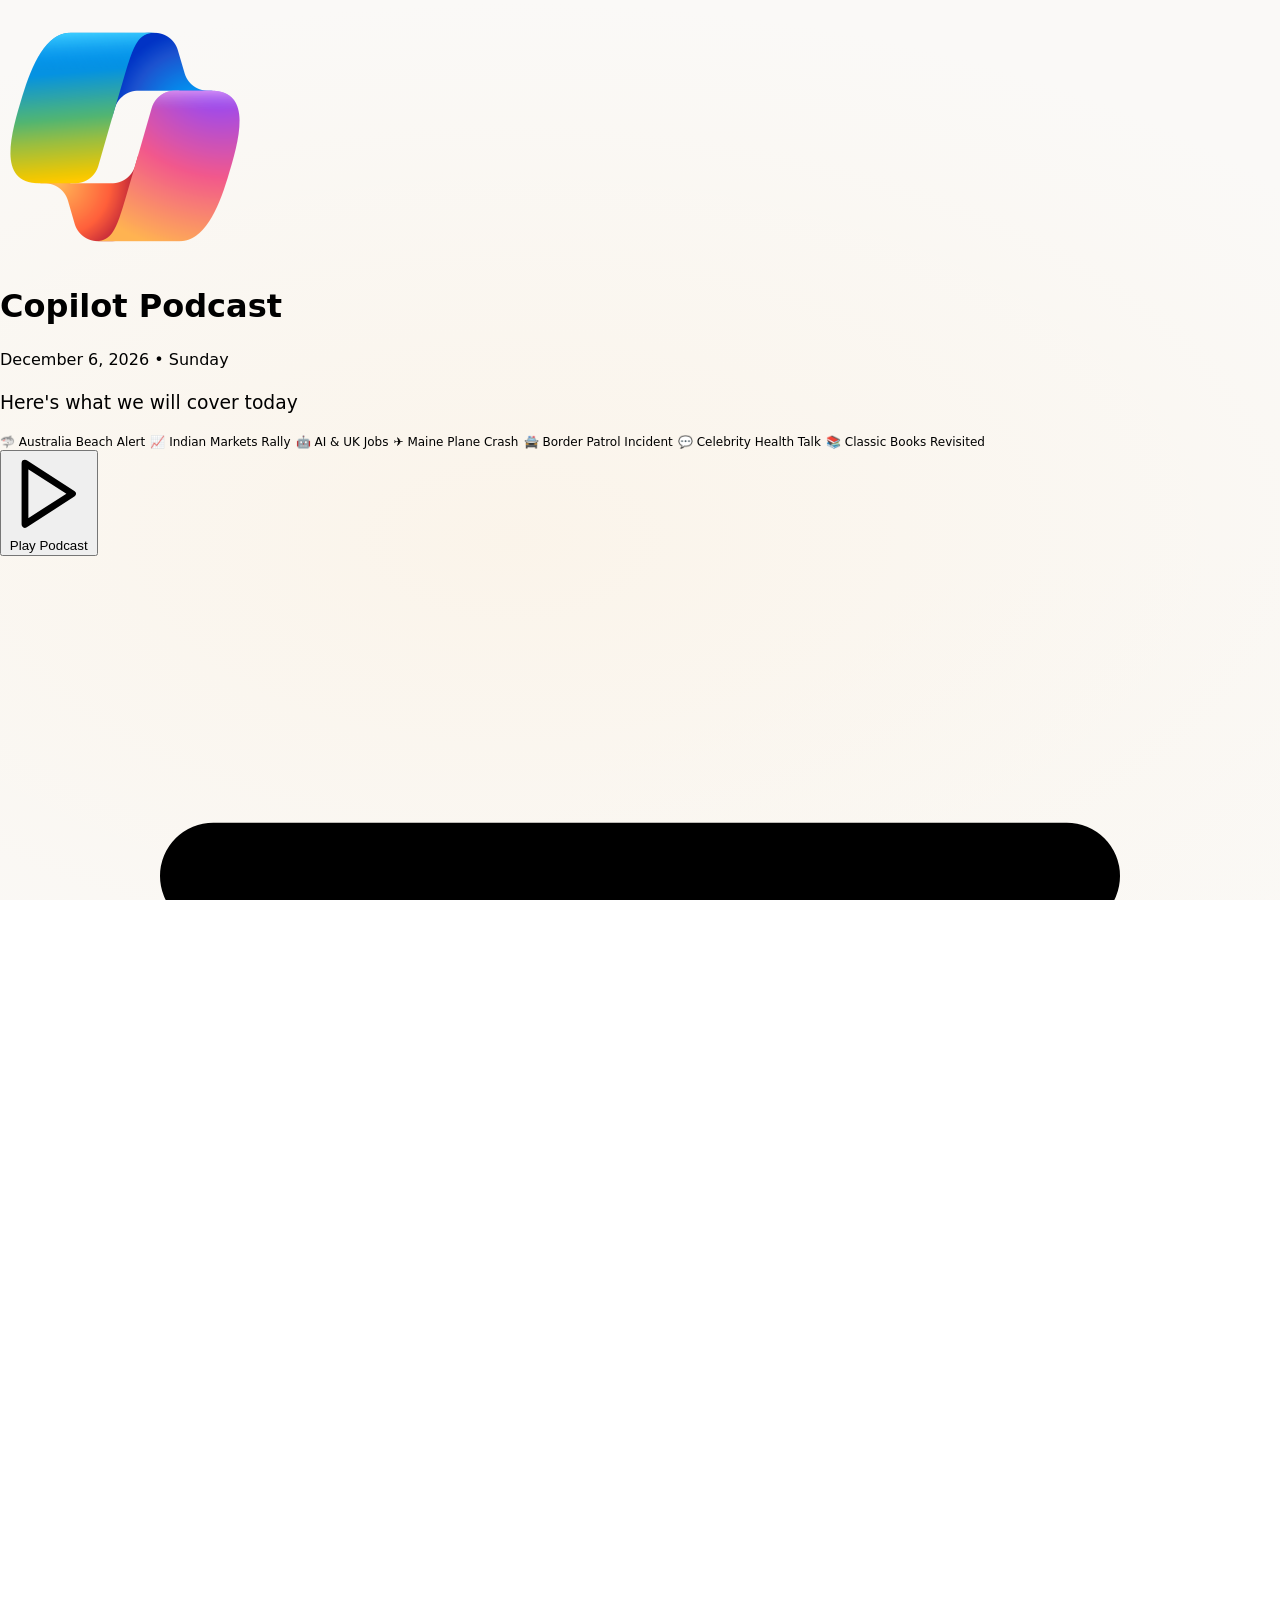
==== index.html @ 05476175 "Add index.html for GitHub Pages" ====
<!DOCTYPE html>
<html>
<head>
  <meta http-equiv="refresh" content="0; url=podcast-mobile.html">
  <title>Redirecting...</title>
</head>
<body>
  <p>Redirecting to <a href="podcast-mobile.html">Copilot Podcast</a>...</p>
</body>
</html>
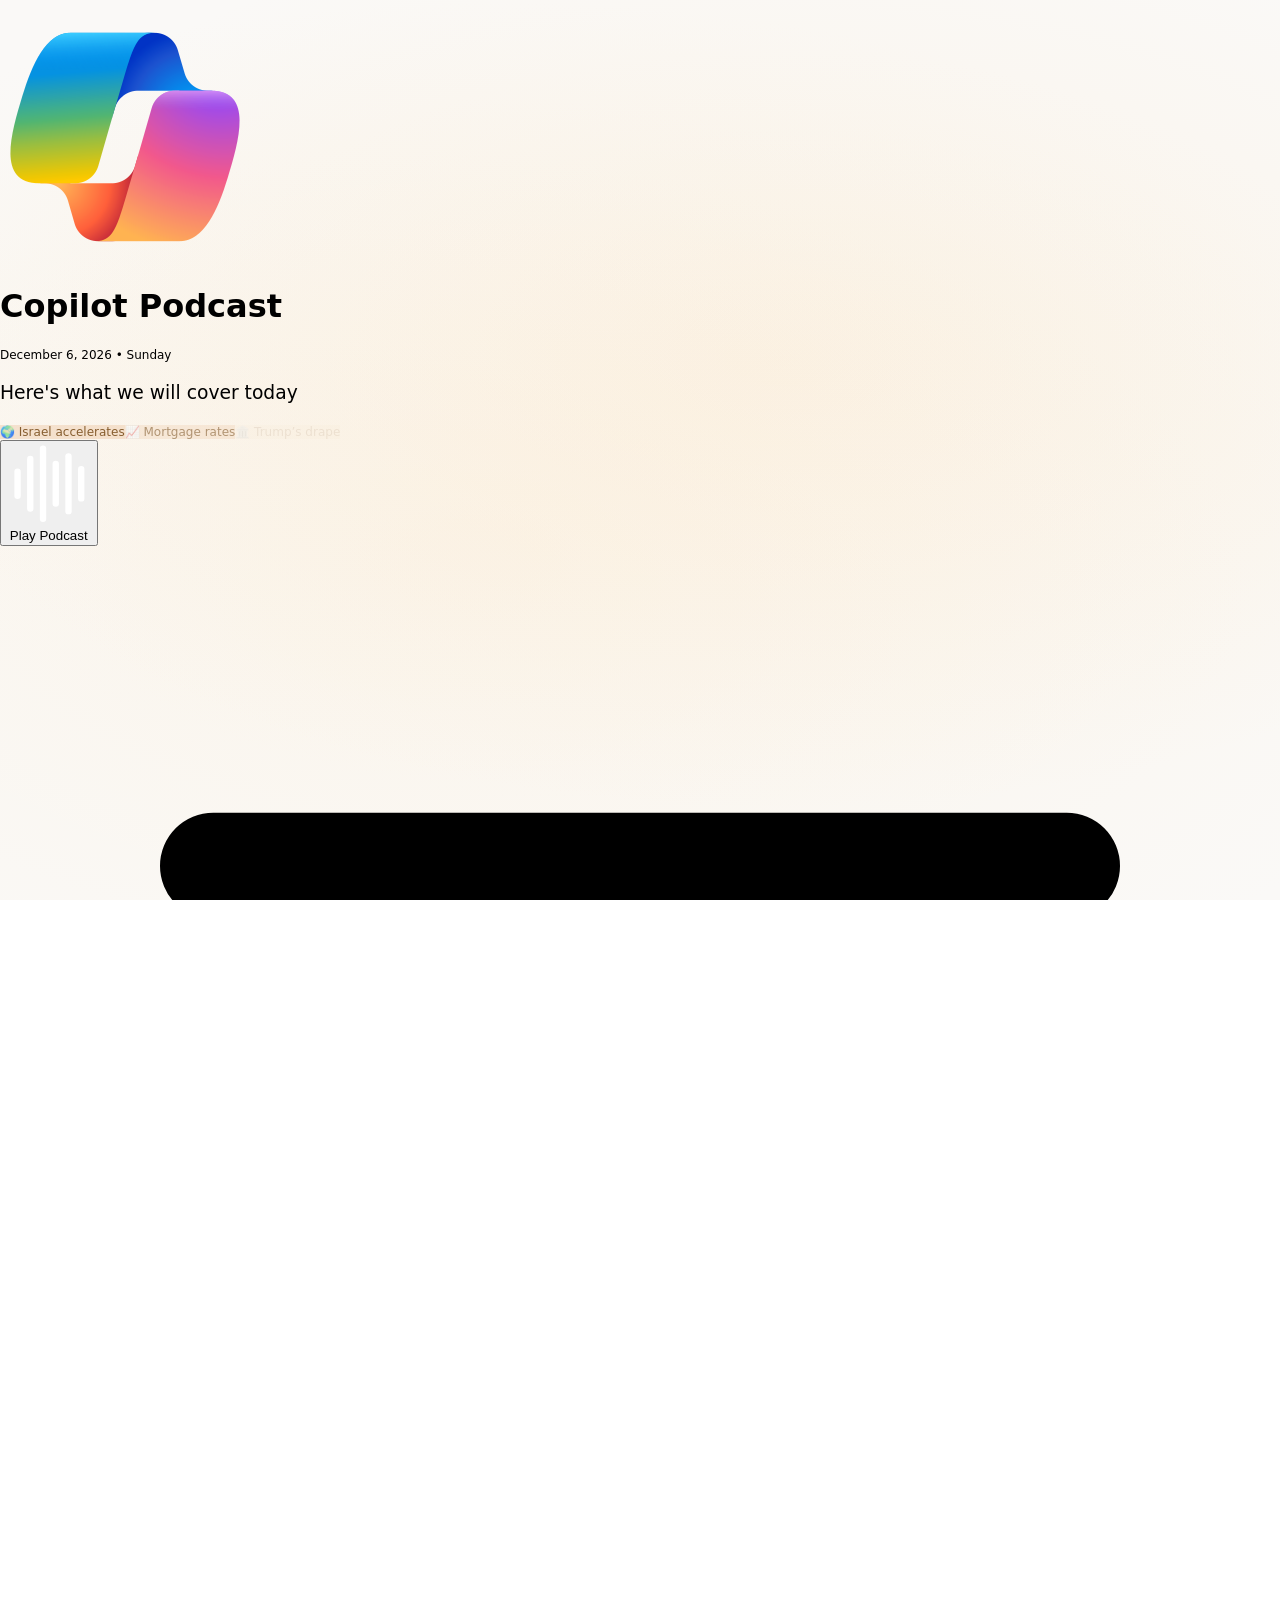
==== commit 38b4b5da: "Replace static data with real API podcasts, MSN publisher info, OG images, duration prefetch, source" ====
--- a/index.html
+++ b/index.html
@@ -1,10 +1,10 @@
-<!DOCTYPE html>
-<html>
-<head>
-  <meta http-equiv="refresh" content="0; url=podcast-mobile.html">
-  <title>Redirecting...</title>
-</head>
-<body>
-  <p>Redirecting to <a href="podcast-mobile.html">Copilot Podcast</a>...</p>
-</body>
-</html>
+<!DOCTYPE html>
+<html>
+<head>
+  <meta http-equiv="refresh" content="0; url=podcast-mobile.html">
+  <title>Redirecting...</title>
+</head>
+<body>
+  <p>Redirecting to <a href="podcast-mobile.html">Copilot Podcast</a>...</p>
+</body>
+</html>
